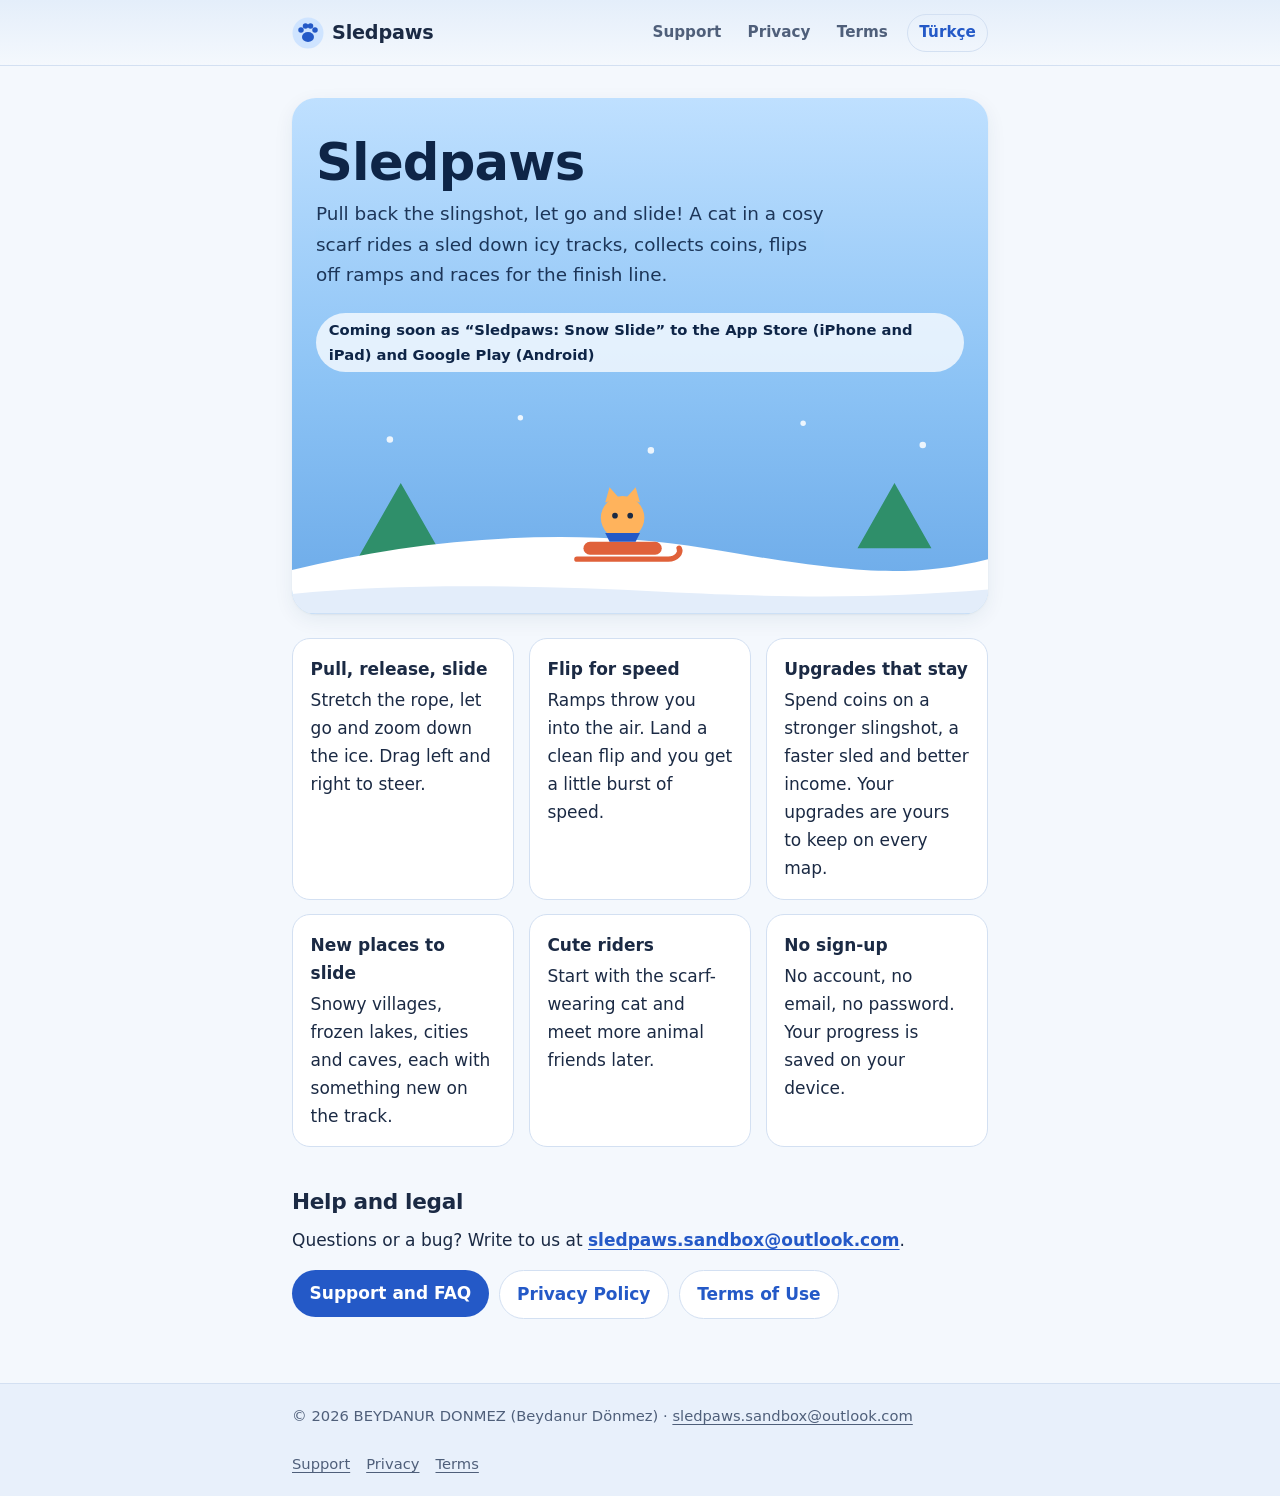
==== index.html @ a429722f "site: Sledpaws home, privacy, terms and support (en + tr), effective 16 October 2026 Co-Authored-By:" ====
<!doctype html>
<html lang="en">
<head>
<meta charset="utf-8">
<meta name="viewport" content="width=device-width, initial-scale=1">
<meta http-equiv="Content-Security-Policy" content="default-src 'none'; style-src 'self'; img-src 'self' data:; base-uri 'none'; form-action 'none'">
<meta name="referrer" content="no-referrer">
<meta name="color-scheme" content="light dark">
<title>Sledpaws: Snow Slide · a snowy sled game for iPhone, iPad and Android</title>
<meta name="description" content="Sledpaws: Snow Slide for iPhone, iPad and Android. Launch a cute cat on a sled with a slingshot, slide down icy tracks, collect coins and reach the finish line.">
<link rel="canonical" href="https://beydadonmezz.github.io/sledpaws-site/">
<link rel="alternate" hreflang="en" href="https://beydadonmezz.github.io/sledpaws-site/">
<link rel="alternate" hreflang="tr" href="https://beydadonmezz.github.io/sledpaws-site/tr/">
<link rel="alternate" hreflang="x-default" href="https://beydadonmezz.github.io/sledpaws-site/">
<link rel="icon" href="data:image/svg+xml,%3Csvg%20xmlns%3D%22http%3A%2F%2Fwww.w3.org%2F2000%2Fsvg%22%20viewBox%3D%220%200%2064%2064%22%3E%3Ccircle%20cx%3D%2232%22%20cy%3D%2232%22%20r%3D%2231%22%20fill%3D%22%23cfe4ff%22%2F%3E%3Cellipse%20cx%3D%2232%22%20cy%3D%2240%22%20rx%3D%2212%22%20ry%3D%2210%22%20fill%3D%22%232459c7%22%2F%3E%3Ccircle%20cx%3D%2218%22%20cy%3D%2226%22%20r%3D%225.5%22%20fill%3D%22%232459c7%22%2F%3E%3Ccircle%20cx%3D%2227%22%20cy%3D%2218%22%20r%3D%225.5%22%20fill%3D%22%232459c7%22%2F%3E%3Ccircle%20cx%3D%2237%22%20cy%3D%2218%22%20r%3D%225.5%22%20fill%3D%22%232459c7%22%2F%3E%3Ccircle%20cx%3D%2246%22%20cy%3D%2226%22%20r%3D%225.5%22%20fill%3D%22%232459c7%22%2F%3E%3C%2Fsvg%3E">
<link rel="stylesheet" href="./assets/site.css">
</head>
<body>
<a class="skip" href="#main">Skip to content</a>
<header class="site-header">
  <div class="wrap">
    <a class="brand" href="./" aria-current="page" aria-label="Sledpaws home"><svg viewBox="0 0 64 64" aria-hidden="true" focusable="false"><circle cx="32" cy="32" r="31" fill="#cfe4ff"/><ellipse cx="32" cy="40" rx="12" ry="10" fill="#2459c7"/><circle cx="18" cy="26" r="5.5" fill="#2459c7"/><circle cx="27" cy="18" r="5.5" fill="#2459c7"/><circle cx="37" cy="18" r="5.5" fill="#2459c7"/><circle cx="46" cy="26" r="5.5" fill="#2459c7"/></svg><span>Sledpaws</span></a>
    <nav class="site-nav" aria-label="Main">
      <a href="./support/">Support</a>
      <a href="./privacy/">Privacy</a>
      <a href="./terms/">Terms</a>
      <a class="lang" href="./tr/" hreflang="tr" lang="tr" title="Bu sayfanın Türkçesi">Türkçe</a>
    </nav>
  </div>
</header>
<main id="main" class="wrap">
<section class="hero" aria-labelledby="hero-title">
  <h1 id="hero-title">Sledpaws</h1>
  <p class="lead">Pull back the slingshot, let go and slide! A cat in a cosy scarf rides a sled down icy tracks, collects coins, flips off ramps and races for the finish line.</p>
  <span class="badge">Coming soon as “Sledpaws: Snow Slide” to the App Store (iPhone and iPad) and Google Play (Android)</span>
  <svg class="scene" viewBox="0 0 640 200" preserveAspectRatio="xMidYMax slice" aria-hidden="true" focusable="false">
    <g class="flakes" fill="#ffffff" fill-opacity=".85"><circle cx="90" cy="40" r="3"/><circle cx="210" cy="20" r="2.5"/><circle cx="330" cy="50" r="3"/><circle cx="470" cy="25" r="2.5"/><circle cx="580" cy="45" r="3"/></g>
    <path d="M60 150 100 80l40 70zM520 140l34-60 34 60z" fill="#2f8f6a"/>
    <path d="M0 160c120-30 260-40 380-20s180 30 260 10V200H0z" fill="#ffffff"/>
    <path d="M0 182c100-10 220-8 340-2s200 6 300-2V200H0z" fill="#e3edfa"/>
    <g class="sled"><path d="M262 150h84c8 0 12-6 10-10" fill="none" stroke="#e0613a" stroke-width="5" stroke-linecap="round"/>
      <rect x="268" y="134" width="72" height="12" rx="6" fill="#e0613a"/>
      <circle cx="304" cy="112" r="20" fill="#ffb35c"/><path d="M288 98l4-14 9 10zM320 98l-4-14-9 10z" fill="#ffb35c"/>
      <circle cx="297" cy="110" r="2.6" fill="#1b2a44"/><circle cx="311" cy="110" r="2.6" fill="#1b2a44"/>
      <path d="M288 126h32l-4 8h-24z" fill="#2459c7"/></g>
  </svg>
</section>

<ul class="features">
  <li><strong>Pull, release, slide</strong>Stretch the rope, let go and zoom down the ice. Drag left and right to steer.</li>
  <li><strong>Flip for speed</strong>Ramps throw you into the air. Land a clean flip and you get a little burst of speed.</li>
  <li><strong>Upgrades that stay</strong>Spend coins on a stronger slingshot, a faster sled and better income. Your upgrades are yours to keep on every map.</li>
  <li><strong>New places to slide</strong>Snowy villages, frozen lakes, cities and caves, each with something new on the track.</li>
  <li><strong>Cute riders</strong>Start with the scarf-wearing cat and meet more animal friends later.</li>
  <li><strong>No sign-up</strong>No account, no email, no password. Your progress is saved on your device.</li>
</ul>

<h2>Help and legal</h2>
<p>Questions or a bug? Write to us at <a class="email" href="mailto:sledpaws.sandbox@outlook.com">sledpaws.sandbox@outlook.com</a>.</p>
<ul class="links">
  <li><a class="button" href="./support/">Support and FAQ</a></li>
  <li><a class="button secondary" href="./privacy/">Privacy Policy</a></li>
  <li><a class="button secondary" href="./terms/">Terms of Use</a></li>
</ul>
</main>
<footer class="site-footer">
  <div class="wrap">
    <p>© 2026 BEYDANUR DONMEZ (Beydanur Dönmez) · <a href="mailto:sledpaws.sandbox@outlook.com">sledpaws.sandbox@outlook.com</a></p>
    <nav aria-label="Legal and support">
      <a href="./support/">Support</a>
      <a href="./privacy/">Privacy</a>
      <a href="./terms/">Terms</a>
    </nav>
  </div>
</footer>
</body>
</html>
---- assets/site.css ----
/* Sledpaws site: one shared stylesheet. No web fonts, no external requests. */

:root {
  color-scheme: light dark;
  --bg: #f4f8fd;
  --bg-deep: #e4eefa;
  --surface: #ffffff;
  --surface-2: #edf3fc;
  --text: #1b2a44;
  --muted: #4f5f7a;
  --border: #d3e0f2;
  --primary: #2459c7;
  --primary-strong: #1a449e;
  --accent: #e0613a;
  --snow: #e8f0fb;
  --snow-deep: #d3e1f5;
  --pine: #2f8f6a;
  --focus: #f59e0b;
  --shadow: 0 1px 2px rgb(16 60 80 / 0.06), 0 6px 20px rgb(16 60 80 / 0.07);
  --radius: 18px;
  --radius-sm: 10px;
  --wrap: 46rem;
  --font: system-ui, -apple-system, BlinkMacSystemFont, "Segoe UI", Roboto, "Helvetica Neue", Arial,
    "Noto Sans", sans-serif, "Apple Color Emoji", "Segoe UI Emoji";
}

@media (prefers-color-scheme: dark) {
  :root {
    --bg: #0b1424;
    --bg-deep: #101c31;
    --surface: #13213a;
    --surface-2: #182a48;
    --text: #e6eefb;
    --muted: #a8b8d4;
    --border: #26385a;
    --primary: #8db4ff;
    --primary-strong: #b5ceff;
    --accent: #ff9a7a;
    --snow: #101b2e;
    --snow-deep: #16253d;
    --pine: #56c28f;
    --shadow: 0 1px 2px rgb(0 0 0 / 0.3), 0 8px 24px rgb(0 0 0 / 0.25);
  }
}

*,
*::before,
*::after {
  box-sizing: border-box;
}

html {
  -webkit-text-size-adjust: 100%;
  text-size-adjust: 100%;
}

body {
  margin: 0;
  min-height: 100vh;
  display: flex;
  flex-direction: column;
  background: var(--bg);
  color: var(--text);
  font-family: var(--font);
  font-size: 1.0625rem;
  line-height: 1.65;
  overflow-wrap: break-word;
}

.wrap {
  width: 100%;
  max-width: var(--wrap);
  margin-inline: auto;
  padding-inline: 1.25rem;
}

a {
  color: var(--primary);
  text-underline-offset: 0.18em;
  text-decoration-thickness: 0.08em;
}

a:hover {
  color: var(--primary-strong);
}

:focus-visible {
  outline: 3px solid var(--focus);
  outline-offset: 2px;
  border-radius: 4px;
}

.skip {
  position: absolute;
  left: -999px;
  top: 0.5rem;
  z-index: 10;
  padding: 0.5rem 0.9rem;
  background: var(--surface);
  color: var(--text);
  border-radius: var(--radius-sm);
  box-shadow: var(--shadow);
}

.skip:focus {
  left: 0.75rem;
}

/* Header */

.site-header {
  background: linear-gradient(180deg, var(--bg-deep), var(--bg));
  border-bottom: 1px solid var(--border);
}

.site-header .wrap {
  display: flex;
  flex-wrap: wrap;
  align-items: center;
  justify-content: space-between;
  gap: 0.5rem 1rem;
  padding-block: 0.85rem;
}

.brand {
  display: inline-flex;
  align-items: center;
  gap: 0.5rem;
  font-weight: 750;
  font-size: 1.2rem;
  color: var(--text);
  text-decoration: none;
  letter-spacing: -0.01em;
}

.brand svg {
  width: 2rem;
  height: 2rem;
  flex: none;
}

.site-nav {
  display: flex;
  flex-wrap: wrap;
  align-items: center;
  gap: 0.25rem;
}

.site-nav a {
  padding: 0.35rem 0.7rem;
  border-radius: 999px;
  color: var(--muted);
  text-decoration: none;
  font-size: 0.95rem;
  font-weight: 550;
}

.site-nav a:hover {
  color: var(--text);
  background: var(--surface-2);
}

.site-nav a[aria-current="page"] {
  color: var(--text);
  background: var(--surface);
  box-shadow: var(--shadow);
}

.site-nav .lang {
  margin-left: 0.25rem;
  border: 1px solid var(--border);
  color: var(--primary);
}

/* Main content */

main {
  flex: 1;
  padding-block: 2rem 3rem;
}

h1,
h2,
h3 {
  line-height: 1.25;
  letter-spacing: -0.015em;
}

h1 {
  font-size: clamp(1.8rem, 1.3rem + 2.2vw, 2.5rem);
  margin: 0 0 0.4rem;
}

h2 {
  font-size: 1.35rem;
  margin: 2.4rem 0 0.6rem;
  padding-top: 0.2rem;
}

h3 {
  font-size: 1.08rem;
  margin: 1.6rem 0 0.4rem;
}

p,
ul,
ol {
  margin: 0 0 1rem;
}

li + li {
  margin-top: 0.3rem;
}

.meta {
  color: var(--muted);
  font-size: 0.95rem;
  margin-bottom: 1.5rem;
}

.lead {
  font-size: 1.15rem;
  color: var(--muted);
}

.card {
  background: var(--surface);
  border: 1px solid var(--border);
  border-radius: var(--radius);
  padding: 1.1rem 1.25rem;
  box-shadow: var(--shadow);
  margin: 1.25rem 0;
}

.card > :last-child {
  margin-bottom: 0;
}

.card h2:first-child,
.card h3:first-child {
  margin-top: 0;
}

.summary {
  border-left: 5px solid var(--pine);
}

.toc ol {
  columns: 2 14rem;
  column-gap: 2rem;
  padding-left: 1.2rem;
  margin: 0;
}

.toc li {
  break-inside: avoid;
}

.table-scroll {
  overflow-x: auto;
  margin: 1rem 0 1.25rem;
  border: 1px solid var(--border);
  border-radius: var(--radius-sm);
}

table {
  width: 100%;
  min-width: 36rem;
  border-collapse: collapse;
  font-size: 0.95rem;
  background: var(--surface);
}

th,
td {
  text-align: left;
  vertical-align: top;
  padding: 0.6rem 0.75rem;
  border-bottom: 1px solid var(--border);
}

th {
  background: var(--surface-2);
  font-weight: 650;
}

tr:last-child td {
  border-bottom: 0;
}

.path {
  font-weight: 600;
}

.email {
  font-weight: 650;
}

/* FAQ */

details {
  background: var(--surface);
  border: 1px solid var(--border);
  border-radius: var(--radius-sm);
  margin: 0.6rem 0;
  padding: 0 1rem 0 1.75rem;
}

details[open] {
  box-shadow: var(--shadow);
}

summary {
  cursor: pointer;
  font-weight: 650;
  padding: 0.8rem 0;
  list-style-position: outside;
}

details > :not(summary) {
  margin-top: 0;
}

details > :last-child {
  padding-bottom: 0.9rem;
  margin-bottom: 0;
}

/* Home page */

.hero {
  position: relative;
  overflow: hidden;
  border-radius: calc(var(--radius) + 6px);
  padding: 2rem 1.5rem 0;
  background: linear-gradient(180deg, #bfe0ff 0%, #8cc3f5 55%, #6aa9e8 100%);
  color: #0e2547;
  box-shadow: var(--shadow);
}

@media (prefers-color-scheme: dark) {
  .hero {
    background: linear-gradient(180deg, #213e6e 0%, #1a3158 60%, #142646 100%);
    color: #eaf2ff;
  }
}

.hero h1 {
  font-size: clamp(2.2rem, 1.6rem + 3vw, 3.2rem);
  margin-bottom: 0.3rem;
}

.hero .lead {
  color: inherit;
  opacity: 0.9;
  max-width: 32rem;
}

.hero .badge {
  display: inline-block;
  margin: 0.4rem 0 1rem;
  padding: 0.35rem 0.8rem;
  border-radius: 999px;
  background: rgb(255 255 255 / 0.75);
  color: #0e2547;
  font-weight: 650;
  font-size: 0.92rem;
}

.hero svg.scene {
  display: block;
  width: calc(100% + 3rem);
  height: auto;
  margin: 0.5rem -1.5rem 0;
}

.features {
  display: grid;
  grid-template-columns: repeat(auto-fit, minmax(13rem, 1fr));
  gap: 0.9rem;
  padding: 0;
  list-style: none;
  margin: 1.5rem 0;
}

.features li {
  margin: 0;
  background: var(--surface);
  border: 1px solid var(--border);
  border-radius: var(--radius);
  padding: 1rem 1.1rem;
}

.features strong {
  display: block;
  margin-bottom: 0.2rem;
}

.links {
  display: flex;
  flex-wrap: wrap;
  gap: 0.6rem;
  padding: 0;
  list-style: none;
}

.links li {
  margin: 0;
}

.button {
  display: inline-block;
  padding: 0.6rem 1.1rem;
  border-radius: 999px;
  background: var(--primary);
  color: #fff;
  font-weight: 650;
  text-decoration: none;
}

.button:hover {
  background: var(--primary-strong);
  color: #fff;
}

@media (prefers-color-scheme: dark) {
  .button,
  .button:hover {
    color: #04222c;
  }
}

.button.secondary {
  background: var(--surface);
  color: var(--primary);
  border: 1px solid var(--border);
}

/* Footer */

.site-footer {
  border-top: 1px solid var(--border);
  background: var(--snow);
  color: var(--muted);
  font-size: 0.92rem;
}

.site-footer .wrap {
  display: flex;
  flex-wrap: wrap;
  justify-content: space-between;
  gap: 0.5rem 1.25rem;
  padding-block: 1.25rem;
}

.site-footer nav {
  display: flex;
  flex-wrap: wrap;
  gap: 0.25rem 1rem;
}

.site-footer a {
  color: inherit;
}

@media (max-width: 30rem) {
  body {
    font-size: 1rem;
  }

  .site-header .wrap {
    justify-content: center;
  }

  .hero {
    padding-inline: 1.1rem;
  }

  .hero svg.scene {
    width: calc(100% + 2.2rem);
    margin-inline: -1.1rem;
  }
}

@media (prefers-reduced-motion: no-preference) {
  .hero .sled {
    animation: glide 7s ease-in-out infinite alternate;
  }

  .hero .flakes {
    animation: fall 8s linear infinite;
  }
}

@keyframes glide {
  from {
    transform: translateX(-14px);
  }
  to {
    transform: translateX(16px);
  }
}

@keyframes fall {
  from {
    transform: translateY(-20px);
    opacity: 0;
  }
  20% {
    opacity: 0.9;
  }
  to {
    transform: translateY(70px);
    opacity: 0;
  }
}

@media print {
  .site-header nav,
  .skip,
  .hero svg.scene {
    display: none;
  }

  body {
    background: #fff;
    color: #000;
  }
}
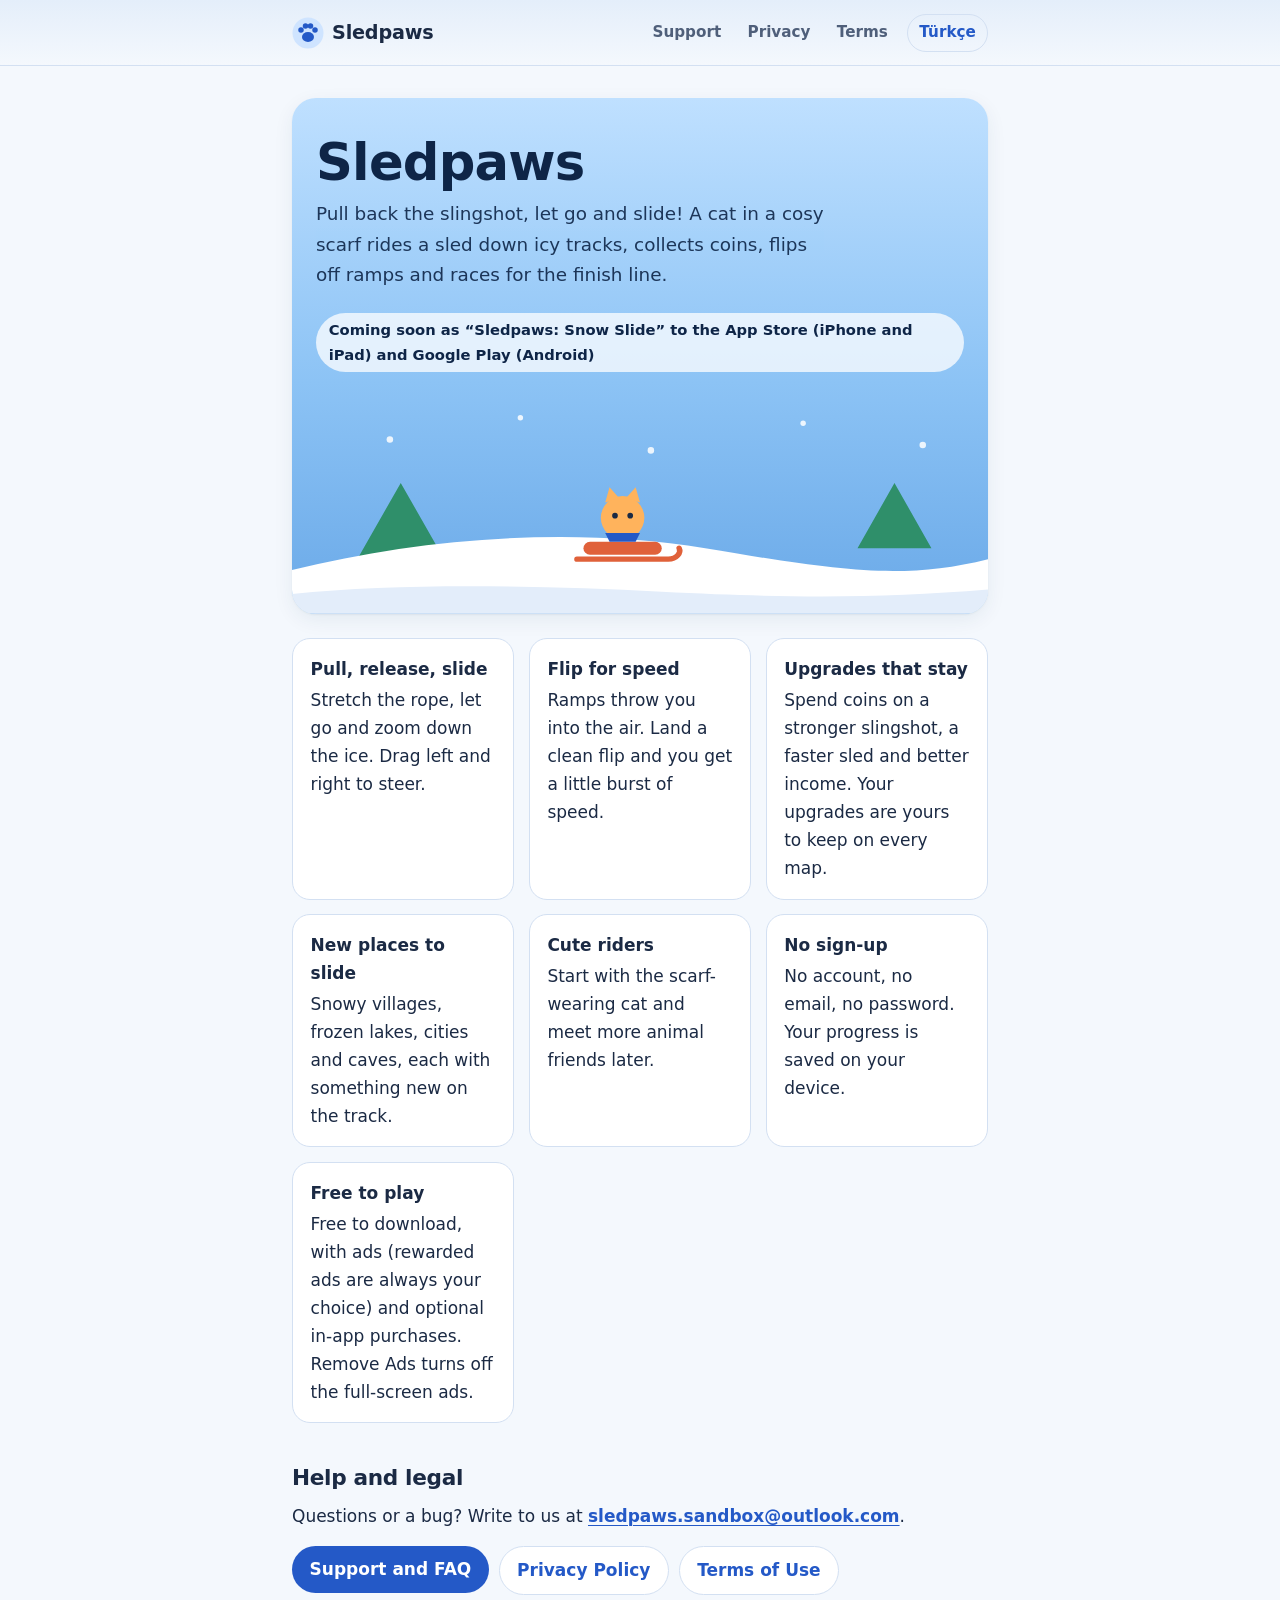
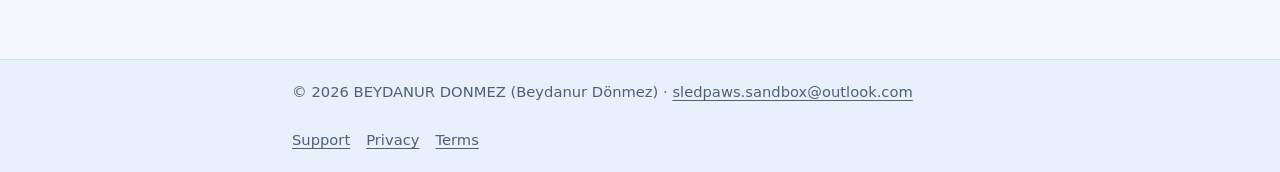
==== commit 95566aaa: "site: ads, consent, analytics, purchases, KVKK (2026-10-21) Co-Authored-By: Claude Opus 5.5 <noreply" ====
--- a/index.html
+++ b/index.html
@@ -53,6 +53,7 @@
   <li><strong>New places to slide</strong>Snowy villages, frozen lakes, cities and caves, each with something new on the track.</li>
   <li><strong>Cute riders</strong>Start with the scarf-wearing cat and meet more animal friends later.</li>
   <li><strong>No sign-up</strong>No account, no email, no password. Your progress is saved on your device.</li>
+  <li><strong>Free to play</strong>Free to download, with ads (rewarded ads are always your choice) and optional in-app purchases. Remove Ads turns off the full-screen ads.</li>
 </ul>
 
 <h2>Help and legal</h2>
